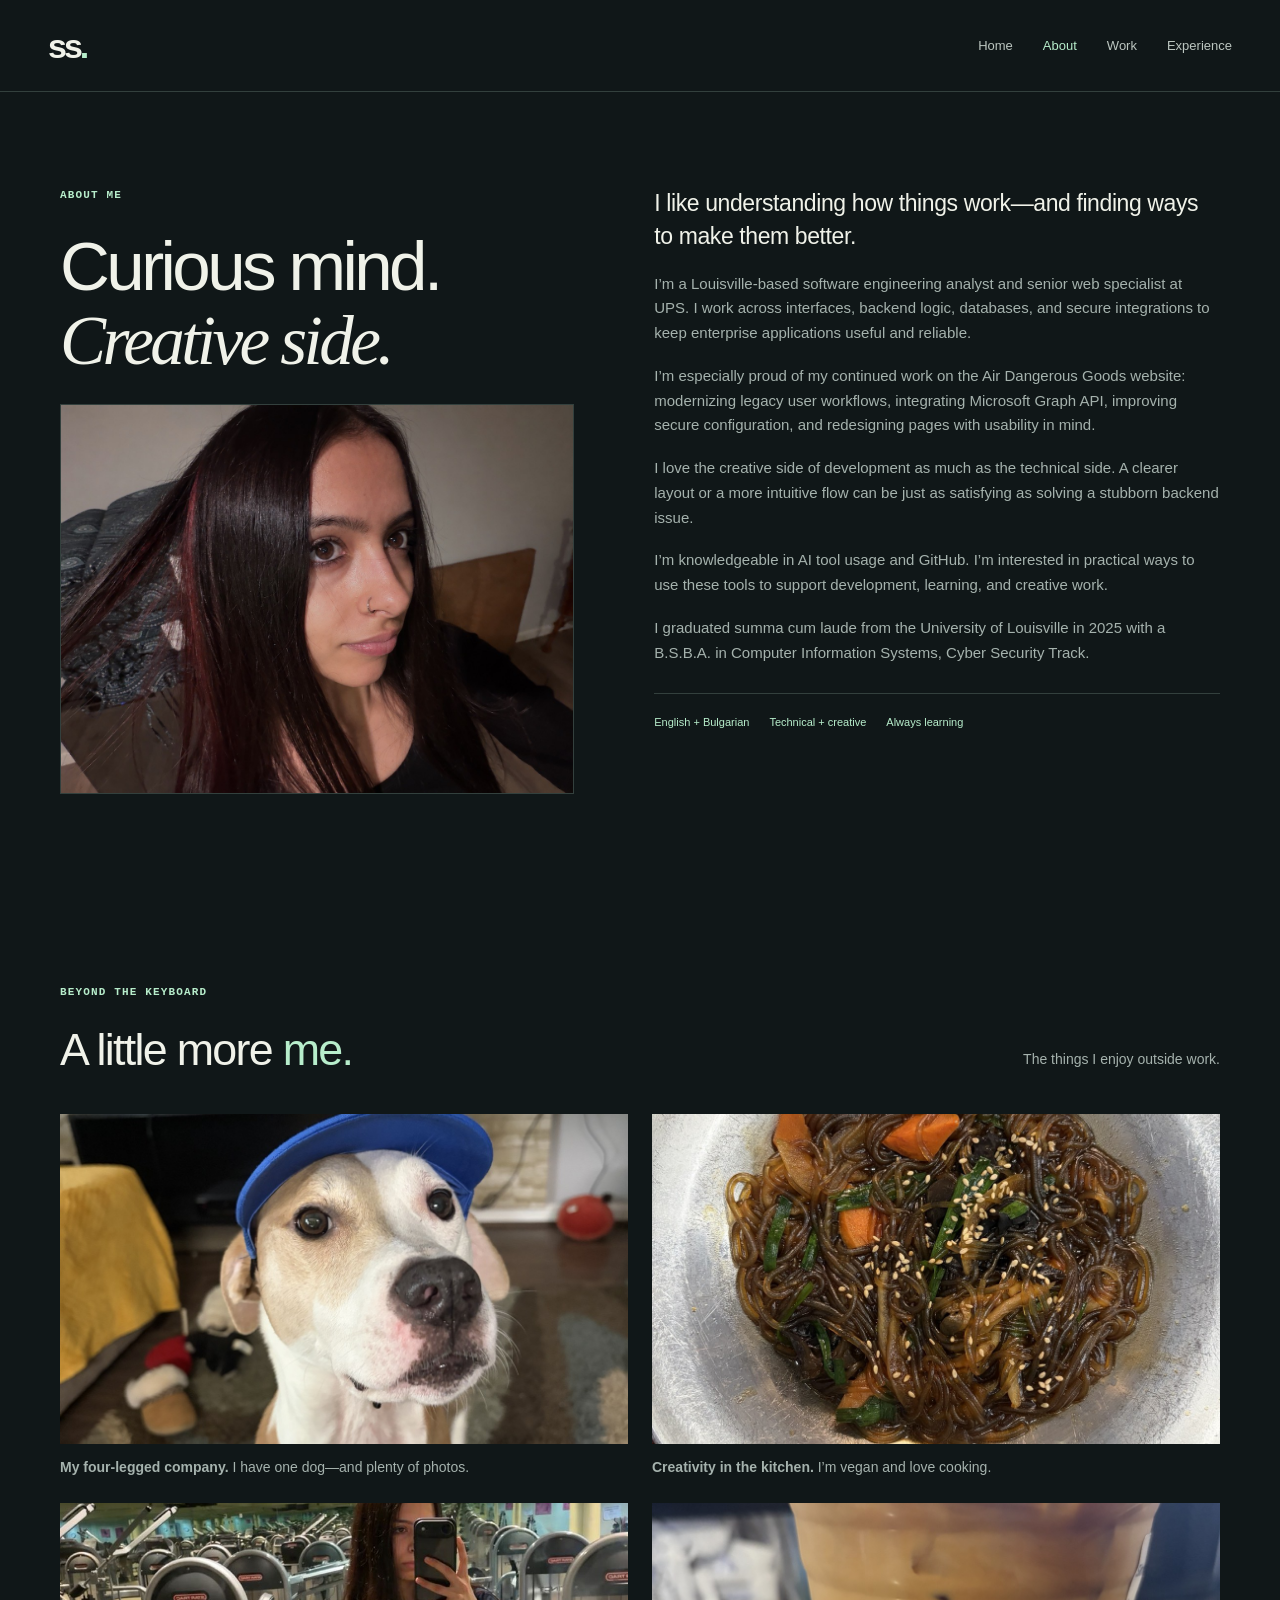
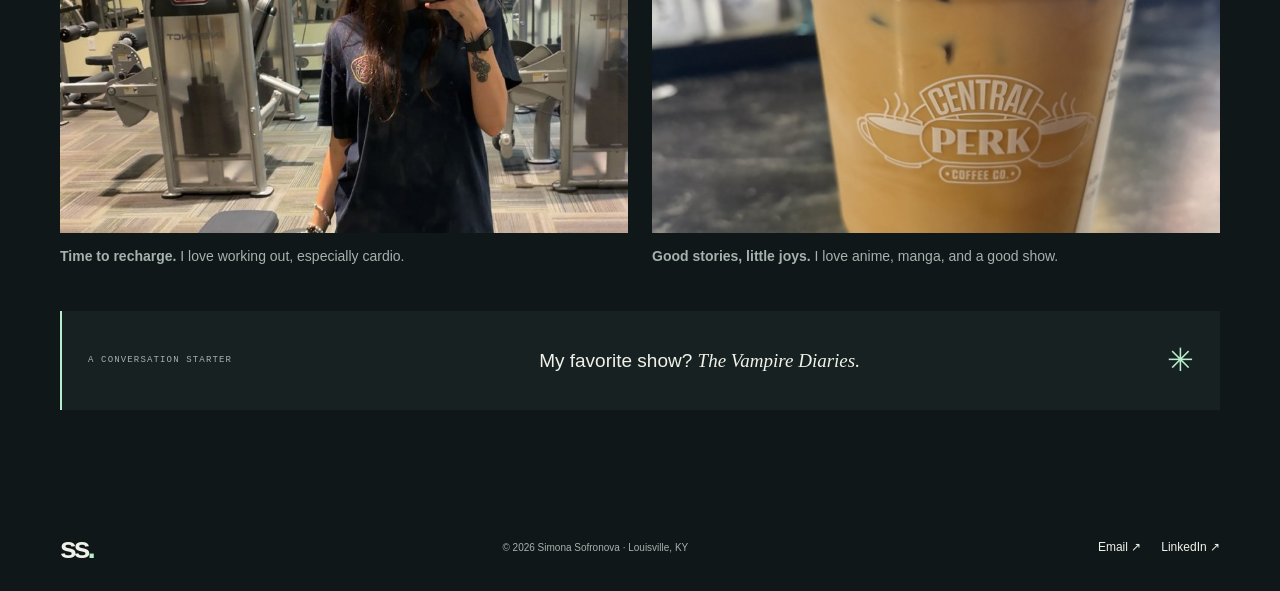
==== about.html @ 06777a9f "Add About page with personal details and gallery This HTML file contains the structure and content f" ====
<!doctype html>
<html lang="en">
<head>
  <meta charset="utf-8">
  <meta name="viewport" content="width=device-width, initial-scale=1">
  <meta name="theme-color" content="#101718">
  <meta name="description" content="Meet Simona Sofronova: developer, creative problem solver, Bulgarian and English speaker, vegan cook, dog owner, and cardio enthusiast.">
  <title>About | Simona Sofronova</title>
  <link rel="icon" href="assets/favicon.svg" type="image/svg+xml">
  <link rel="stylesheet" href="style.css">
  <style>
    .page-top{padding-block:64px 30px}.page-top p{max-width:650px;color:var(--muted)}
    .hero-photo{width:100%;height:390px;object-fit:cover;object-position:55% 30%;display:block;border:1px solid var(--line)}
    .photo-caption{font-size:11px;color:var(--muted);margin:12px 0 0}
    .page-links{display:grid;grid-template-columns:repeat(3,1fr);gap:24px}
    .page-links a{border-top:1px solid var(--line);padding-top:22px}.page-links p{font-size:14px;color:var(--muted)}
    .photo-grid{display:grid;grid-template-columns:repeat(2,1fr);gap:24px}.photo-grid figure{margin:0}
    .photo-grid img{width:100%;height:330px;object-fit:cover;display:block}.photo-grid figcaption{padding-top:12px;font-size:14px;color:var(--muted)}
    .footer{flex-wrap:wrap}.footer-links{display:flex;gap:20px;font-size:12px}
    @media(max-width:760px){.header{gap:20px}#navigation{display:flex;flex-direction:row;flex-wrap:wrap;gap:16px;padding:0;flex-basis:auto}#navigation a{padding:0;border:0;font-size:12px}.hero-photo{height:340px}.page-links{grid-template-columns:1fr}.photo-grid{gap:20px}.photo-grid img{height:240px}.page-top{padding-top:40px}.photo-grid figcaption{font-size:12px}}
    @media(max-width:420px){.photo-grid{grid-template-columns:1fr}.photo-grid img{height:340px}}
  </style>
</head>
<body>
  <a class="skip-link" href="#main">Skip to content</a>
  <header class="header">
    <a class="brand" href="index.html" aria-label="Simona Sofronova home">ss<span>.</span></a>
    <nav id="navigation" aria-label="Main navigation">
        <a href="index.html">Home</a>
        <a href="about.html" aria-current="page">About</a>
        <a href="work.html">Work</a>
        <a href="experience.html">Experience</a>
    </nav>
  </header>
  <main id="main">
    <section class="section wrap about" aria-labelledby="about-title">
      <div><p class="eyebrow">ABOUT ME</p><h1 id="about-title">Curious mind.<br><em>Creative side.</em></h1><img class="hero-photo" src="assets/IMG_8262.jpeg" alt="Simona Sofronova" fetchpriority="high"></div>
      <div class="about-copy">
        <p class="lead">I like understanding how things work—and finding ways to make them better.</p>
        <p>I’m a Louisville-based software engineering analyst and senior web specialist at UPS. I work across interfaces, backend logic, databases, and secure integrations to keep enterprise applications useful and reliable.</p>
        <p>I’m especially proud of my continued work on the Air Dangerous Goods website: modernizing legacy user workflows, integrating Microsoft Graph API, improving secure configuration, and redesigning pages with usability in mind.</p>
        <p>I love the creative side of development as much as the technical side. A clearer layout or a more intuitive flow can be just as satisfying as solving a stubborn backend issue.</p>
        <p>I’m knowledgeable in AI tool usage and GitHub. I’m interested in practical ways to use these tools to support development, learning, and creative work.</p>
        <p>I graduated summa cum laude from the University of Louisville in 2025 with a B.S.B.A. in Computer Information Systems, Cyber Security Track.</p>
        <div class="about-notes"><span>English + Bulgarian</span><span>Technical + creative</span><span>Always learning</span></div>
      </div>
    </section>
    <section class="section wrap beyond" aria-labelledby="beyond-title">
      <div class="section-heading"><div><p class="eyebrow">BEYOND THE KEYBOARD</p><h2 id="beyond-title">A little more <span>me.</span></h2></div><p>The things I enjoy outside work.</p></div>
      <div class="photo-grid">
        <figure><img src="assets/IMG_6630.jpeg" alt="Simona’s dog wearing a blue cap" loading="lazy"><figcaption><strong>My four-legged company.</strong> I have one dog—and plenty of photos.</figcaption></figure>
        <figure><img src="assets/IMG_4787.jpeg" alt="A bowl of noodles and vegetables" loading="lazy"><figcaption><strong>Creativity in the kitchen.</strong> I’m vegan and love cooking.</figcaption></figure>
        <figure><img src="assets/IMG_8271.jpeg" alt="Simona at the gym" loading="lazy" style="object-position:center 35%"><figcaption><strong>Time to recharge.</strong> I love working out, especially cardio.</figcaption></figure>
        <figure><img src="assets/IMG_6346.jpeg" alt="An iced coffee in a Central Perk cup" loading="lazy"><figcaption><strong>Good stories, little joys.</strong> I love anime, manga, and a good show.</figcaption></figure>
      </div>
      <div class="fun-fact"><span class="mono">A CONVERSATION STARTER</span><p>My favorite show? <em>The Vampire Diaries.</em></p><span aria-hidden="true">✳</span></div>
    </section>
  </main>
  <footer class="wrap footer">
    <a class="brand" href="index.html" aria-label="Home">ss<span>.</span></a>
    <p>© 2026 Simona Sofronova · Louisville, KY</p>
    <div class="footer-links"><a href="mailto:simonasof01@gmail.com">Email ↗</a><a href="https://www.linkedin.com/in/simona-sofronova" target="_blank" rel="noopener noreferrer">LinkedIn ↗</a></div>
  </footer>
</body>
</html>
---- style.css ----
/* Simona Sofronova — no framework or external font dependency. */
:root{--bg:#101718;--surface:#182122;--ink:#f0f2e9;--muted:#a5b2ad;--accent:#b7edcb;--line:#33403d;--light:#edf0e7;--dark:#182321;--max:1160px;color-scheme:dark}
*{box-sizing:border-box}html{scroll-behavior:smooth;scroll-padding-top:95px}body{margin:0;background:var(--bg);color:var(--ink);font-family:Arial,Helvetica,sans-serif;-webkit-font-smoothing:antialiased;font-size:16px;line-height:1.65}a{color:inherit;text-decoration:none}button{font:inherit}a,button,summary{-webkit-tap-highlight-color:transparent}a:focus-visible,button:focus-visible,summary:focus-visible{outline:3px solid var(--accent);outline-offset:6px}::selection{background:var(--accent);color:var(--bg)}.wrap{width:min(var(--max),calc(100% - 96px));margin-inline:auto}.mono,.eyebrow{font-family:"Courier New",monospace;font-size:11px;letter-spacing:1.15px;line-height:1.6}.eyebrow{font-weight:600;margin:0 0 24px;color:var(--accent)}h1,h2,h3,p{margin-top:0}h1,h2,h3{line-height:1.08;letter-spacing:-1.7px}h1{font-size:clamp(48px,5.4vw,76px);font-weight:500;letter-spacing:-3.6px;margin-bottom:25px}h2{font-size:clamp(34px,3.5vw,48px);font-weight:500;margin-bottom:24px}h2 span{color:var(--muted)}h3{font-size:26px;font-weight:500;letter-spacing:-.7px}em{font-family:Georgia,"Times New Roman",serif;font-weight:400}p{margin-bottom:18px}.skip-link{position:fixed;top:-120px;left:20px;padding:10px 18px;background:var(--accent);color:var(--bg);z-index:20}.skip-link:focus{top:15px}.header{min-height:92px;max-width:1320px;padding:0 48px;display:flex;align-items:center;justify-content:space-between;margin:auto;border-bottom:1px solid var(--line);gap:30px}.brand{font-size:34px;font-weight:700;letter-spacing:-3px;line-height:1}.brand span{color:var(--accent)}nav{display:flex;align-items:center;gap:30px;font-size:13px}nav a{color:#bcc6c0;transition:color .2s}nav a:hover,nav a[aria-current]{color:var(--accent)}nav .nav-contact{color:var(--ink);margin-left:10px}nav .nav-contact span{margin-left:12px}.menu-toggle{display:none}.hero{padding-top:76px;display:grid;grid-template-columns:1.5fr 1fr;column-gap:70px;align-items:center}.hero .eyebrow{letter-spacing:.8px;font-size:10px;display:flex;align-items:center;gap:9px}.status-dot{display:inline-block;width:7px;height:7px;background:var(--accent);border-radius:50%;flex:none}.hero h1 em{color:var(--accent);font-size:1.04em}.hero-description{max-width:470px;color:var(--muted);font-size:16px;line-height:1.8}.actions{display:flex;flex-wrap:wrap;gap:12px;margin-top:30px}.button{min-height:48px;padding:12px 20px;display:inline-flex;align-items:center;justify-content:center;gap:26px;font-size:13px;border:1px solid var(--line);transition:background .2s,transform .2s}.button:hover{transform:translateY(-2px)}.primary{background:var(--accent);color:var(--bg);border-color:var(--accent)}.primary:hover{background:#d0f6dd}.secondary:hover{background:var(--surface)}.identity{background:var(--surface);border:1px solid var(--line);padding:25px 28px 0;position:relative;margin:0;overflow:hidden}.identity-top{display:flex;justify-content:space-between;align-items:center;color:var(--muted)}.small-spark{color:var(--accent);font-size:24px}.monogram{height:195px;display:flex;align-items:center;justify-content:center;font-size:146px;font-weight:700;letter-spacing:-30px;padding-right:30px;position:relative;line-height:1;color:var(--accent)}.monogram span{color:transparent;-webkit-text-stroke:1px var(--accent);position:relative;z-index:1}.monogram:before,.monogram:after{content:"";position:absolute;border:1px solid #334d42;width:170px;height:170px;border-radius:50%;transform:rotate(-30deg);opacity:.6}.monogram:after{width:245px;height:90px}.monogram i{position:absolute;width:7px;height:7px;border-radius:50%;background:var(--accent);left:15%;top:35px}.identity-name{font-size:23px;letter-spacing:-.5px;margin-bottom:7px}.identity-role{font-size:13px;line-height:1.7;color:var(--muted)}.identity-details{display:flex;flex-wrap:wrap;gap:5px 15px;padding:17px 0 22px;font-size:10px;color:#b8c7bd}.identity-bottom{border-top:1px solid var(--line);padding:18px 0;display:flex;justify-content:space-between;color:var(--accent);font-size:10px}.hero-foot{grid-column:1/-1;display:flex;justify-content:space-between;color:#8b9c94;padding:48px 0 22px;font-size:9px}.hero-foot a:hover{color:var(--accent)}.stack-strip{border-block:1px solid var(--line);margin-top:0}.stack-strip>div{display:flex;justify-content:space-between;align-items:center;gap:20px;padding-block:24px;font-size:15px;color:#c1cbc3;flex-wrap:wrap}.stack-strip b{font-weight:400;color:#526b60}.section{padding-block:95px}.about{display:grid;grid-template-columns:1fr 1.1fr;gap:80px}.about-copy p{font-size:15px;color:var(--muted)}.about-copy .lead{font-size:23px;line-height:1.45;color:var(--ink);letter-spacing:-.4px}.about-notes{border-top:1px solid var(--line);margin-top:28px;padding-top:19px;display:flex;flex-wrap:wrap;gap:8px 20px;font-size:11px;color:var(--accent)}.work-section{background:var(--light);color:var(--dark);color-scheme:light}.work-section .eyebrow{color:#436851}.work-section h2 span{color:#728276}.section-heading{display:flex;justify-content:space-between;align-items:end;gap:50px;margin-bottom:40px}.section-heading h2{margin:0}.section-heading>p{font-size:14px;max-width:280px;color:#52675c;margin-bottom:3px}.projects{display:grid;grid-template-columns:1fr 1fr;gap:20px}.project{border:1px solid #c5d0c2;padding:27px;background:#e4e9de;display:flex;flex-direction:column;align-items:stretch}.project.featured{grid-column:1/-1;background:#d7e6d8;display:grid;grid-template-columns:1fr 1fr;column-gap:60px}.project.featured .project-top{grid-column:1/-1}.project.featured h3{font-size:37px;grid-row:2/4;margin-bottom:0;align-self:center}.project.featured>p{margin-top:5px}.project.featured .tags{grid-column:1/-1}.project-top{display:flex;justify-content:space-between;align-items:center;gap:16px;margin-bottom:29px;color:#4d6859}.project-top .mono{font-size:10px}.project-symbol{font-size:30px;font-weight:400;line-height:1}.project h3{margin-bottom:20px}.project>p{font-size:14px;line-height:1.8;color:#475b4e}.tags{display:flex;flex-wrap:wrap;gap:7px;margin-top:25px;padding-top:20px;border-top:1px solid #b9cbb9;font-family:"Courier New",monospace;font-size:10px}.tags span{padding:3px 8px;border:1px solid #b9cbb9}details{margin-top:auto;font-size:13px}summary{cursor:pointer;display:flex;justify-content:space-between;padding-block:8px;font-weight:600;list-style:none}summary::-webkit-details-marker{display:none}details[open] summary span{transform:rotate(45deg)}.detail-content{padding-top:14px;color:#435c4b}.detail-content p{line-height:1.75}.work-note{font-size:11px;color:#5a6c5c;margin:20px 0 0}.work-section :focus-visible{outline-color:#28573b}.skills{display:grid;grid-template-columns:1fr 1.1fr;gap:80px}.section-intro{color:var(--muted);font-size:14px;max-width:300px}.skill-row{display:flex;gap:24px;padding:23px 0;border-bottom:1px solid var(--line)}.skill-row:first-child{padding-top:0}.skill-row>.mono{color:var(--accent);padding-top:4px}.skill-row h3{font-size:21px;letter-spacing:-.5px;margin-bottom:10px}.skill-row p{font-size:13px;color:var(--muted);line-height:1.9;margin:0}.experience-section{background:var(--surface);border-block:1px solid var(--line)}.experience-layout{display:grid;grid-template-columns:1fr 1.1fr;gap:80px}.experience-intro>p:not(.eyebrow){color:var(--muted);font-size:14px;max-width:310px}.text-link{font-size:13px;color:var(--accent);display:inline-flex;gap:25px;border-bottom:1px solid #526d5c;padding:8px 0;margin-top:10px}.timeline-item{position:relative;padding:0 0 34px 28px;border-left:1px solid #42564a}.timeline-item:before{content:"";width:7px;height:7px;background:var(--accent);position:absolute;left:-4px;top:5px}.timeline-date{color:var(--accent);font-size:10px;margin-bottom:13px}.timeline-item h3{font-size:23px;margin-bottom:9px;line-height:1.3}.employer{font-size:12px;color:#c7d0c8;margin-bottom:12px}.timeline-item>p:last-child{font-size:13px;color:var(--muted);margin-bottom:0}.education{padding:26px 28px;background:#22352b;border:1px solid #44634d;margin-top:8px}.education .eyebrow{font-size:10px;margin-bottom:15px}.education h3{font-size:25px;margin-bottom:12px}.education>p:not(.eyebrow){font-size:13px;color:#b9cbbc}.education-bottom{display:flex;justify-content:space-between;align-items:end;gap:20px;border-top:1px solid #44634d;padding-top:17px;color:var(--accent);font-size:11px}.education strong{font-size:33px;line-height:1;letter-spacing:-1px;font-weight:500}.education small{font-family:"Courier New",monospace;font-size:10px;letter-spacing:1px}.beyond .section-heading>p{color:var(--muted)}.beyond h2 span{color:var(--accent)}.interests{display:grid;grid-template-columns:1fr 1fr 1fr;gap:35px;margin-top:48px}.interests article{border-top:1px solid var(--line);padding-top:22px}.interest-number{color:var(--accent);font-size:9px;display:block;margin-bottom:24px}.interests h3{font-size:26px;line-height:1.2;margin-bottom:14px}.interests p{font-size:14px;color:var(--muted);margin:0;max-width:300px}.fun-fact{display:flex;align-items:center;justify-content:space-between;gap:25px;margin-top:43px;background:var(--surface);padding:23px 26px;border-left:2px solid var(--accent)}.fun-fact>.mono{color:var(--muted);font-size:9px}.fun-fact p{margin:0;font-size:19px}.fun-fact>span:last-child{font-size:32px;color:var(--accent)}.contact-section{background:var(--accent);color:var(--dark);padding-block:74px;color-scheme:light}.contact-layout{display:grid;grid-template-columns:1.7fr 1fr;gap:110px}.contact-section .eyebrow{color:#385b45}.contact-section h2{font-size:clamp(42px,5vw,65px);letter-spacing:-2px}.contact-section p:not(.eyebrow,.mono,.location){font-size:14px;max-width:510px;color:#365643}.email-link{display:inline-flex;gap:30px;border-bottom:1px solid #557c60;padding-block:10px;font-size:clamp(17px,2vw,23px);letter-spacing:-.6px;overflow-wrap:anywhere}.contact-links{align-self:end}.contact-links>.mono{font-size:10px;color:#365643;margin-bottom:20px}.contact-links>a{display:flex;justify-content:space-between;padding:13px 0;border-bottom:1px solid #8db69a;font-size:16px}.location{font-size:12px;line-height:1.9;margin:30px 0 0;color:#365643}.contact-section :focus-visible{outline-color:#214930}.footer{padding-block:28px;display:flex;justify-content:space-between;align-items:center;gap:20px}.footer p,.footer>a:last-child{font-size:10px;color:var(--muted);margin:0}.footer .brand{font-size:30px}
@media(min-width:1500px){.hero{padding-top:90px}.hero-foot{padding-top:60px}}
@media(max-width:1000px){.wrap{width:calc(100% - 64px)}.header{padding-inline:32px}nav{gap:19px}.hero{column-gap:34px;grid-template-columns:1.4fr 1fr}h1{font-size:58px;letter-spacing:-2.7px}.identity{padding-inline:20px}.hero .eyebrow{max-width:300px}.about,.skills,.experience-layout{gap:45px}.contact-layout{gap:55px}.monogram{font-size:120px;height:170px}.identity-name{font-size:21px}.section{padding-block:75px}.project.featured{column-gap:30px}.project.featured h3{font-size:32px}}
@media(max-width:760px){html{scroll-padding-top:25px}.wrap{width:calc(100% - 40px)}.header{padding:20px;min-height:78px;flex-wrap:wrap;position:relative;gap:0}.brand{font-size:32px}.menu-toggle{display:flex;align-items:center;gap:16px;background:transparent;color:var(--ink);border:1px solid var(--line);padding:6px 12px;font-size:12px;cursor:pointer}nav{display:none;flex-basis:100%;align-items:stretch;gap:0;padding-top:20px}nav.is-open{display:flex;flex-direction:column}nav a{padding:11px 0;border-top:1px solid var(--line)}nav .nav-contact{margin-left:0}.hero{grid-template-columns:1fr;padding-top:43px;gap:35px}.hero .eyebrow{font-size:9px;max-width:none;margin-bottom:23px}h1{font-size:clamp(43px,8.7vw,64px);letter-spacing:-2.5px}.hero-description{font-size:15px;max-width:490px}.actions{margin-top:24px}.button{font-size:12px;padding-inline:16px;gap:20px}.identity{padding:20px 24px 0;max-width:500px;width:100%;display:grid;grid-template-columns:1fr 1fr;column-gap:10px}.identity-top{grid-column:1/-1}.monogram{grid-column:2;grid-row:2/5;font-size:100px;height:auto;min-height:155px;letter-spacing:-24px;padding-right:24px}.monogram:before{width:125px;height:125px}.monogram:after{width:155px;height:65px}.monogram i{left:8%;top:20px}.identity-name{font-size:20px;grid-column:1;margin-top:19px}.identity-role{grid-column:1;font-size:11px;margin-bottom:6px}.identity-details{grid-column:1;font-size:9px;display:block;padding-top:6px;padding-bottom:17px}.identity-details span{display:block}.identity-bottom{grid-column:1/-1}.hero-foot{padding:0 0 20px;font-size:8px;gap:20px}.hero-foot span{max-width:150px}.hero-foot a{text-align:right}.stack-strip>div{justify-content:center;gap:9px 14px;padding-block:20px;font-size:12px}.stack-strip b{font-size:10px}.section{padding-block:58px}.about,.skills,.experience-layout{grid-template-columns:1fr;gap:28px}h2{font-size:35px;letter-spacing:-1.4px}.eyebrow{font-size:10px;margin-bottom:20px}.about h2,.skills h2{margin-bottom:0}.about-copy .lead{font-size:21px}.about-copy p{font-size:14px}.about-notes{gap:10px 18px;font-size:10px}.section-heading{display:block;margin-bottom:27px}.section-heading>p{margin-top:20px;font-size:13px;max-width:340px}.projects{grid-template-columns:1fr;gap:16px}.project{padding:23px}.project.featured{display:flex;grid-column:auto}.project.featured h3{font-size:29px;align-self:start;margin-bottom:18px}.project.featured>p{margin-top:0}.project-top{margin-bottom:24px}.project h3{font-size:28px}.project>p{font-size:13px}.project-top .mono{font-size:9px}.tags{margin-top:18px;font-size:9px}.section-intro{margin-top:22px}.skills{gap:17px}.skill-row{padding-block:20px}.skill-row:first-child{padding-top:0}.skill-row h3{font-size:21px}.experience-intro>p:not(.eyebrow){max-width:430px}.timeline-item{padding-left:23px}.timeline-item h3{font-size:22px}.education{padding:23px}.interests{grid-template-columns:1fr;gap:28px;margin-top:30px}.interests article{display:grid;grid-template-columns:1fr 1.2fr;column-gap:25px;row-gap:15px;padding-top:17px}.interest-number{grid-column:1/-1;margin-bottom:0}.interests h3{font-size:23px;margin-bottom:0}.interests p{font-size:13px;max-width:none}.fun-fact{margin-top:32px;padding:20px;gap:12px;flex-wrap:wrap}.fun-fact>.mono{width:100%;font-size:8px}.fun-fact p{font-size:17px}.fun-fact>span:last-child{font-size:24px}.contact-section{padding-block:52px}.contact-layout{grid-template-columns:1fr;gap:38px}.contact-section h2{font-size:49px}.contact-section p:not(.eyebrow,.mono,.location){font-size:13px}.contact-links>.mono{margin-bottom:8px}.contact-links>a{padding-block:11px;font-size:14px}.location{margin-top:20px}.footer{gap:12px;flex-wrap:wrap}.footer p{font-size:9px}.footer>a:last-child{font-size:9px}}
@media(prefers-reduced-motion:reduce){html{scroll-behavior:auto}*,*:before,*:after{transition:none!important;animation:none!important}}
@media print{body{background:white;color:black;font-size:11pt}.header,.identity,.hero-foot,.stack-strip,.actions,.contact-links,.footer,.fun-fact{display:none}.wrap{width:100%}.section,.hero,.contact-section{padding-block:20px}.hero,.about,.skills,.experience-layout,.contact-layout{display:block}h1{font-size:32pt}h2{font-size:22pt}h3{font-size:16pt}p,.eyebrow,h2 span,.about-copy p,.skill-row p,.timeline-item>p:last-child,.employer,.interests p{color:#222!important}.work-section,.experience-section,.contact-section,.project,.project.featured,.education{background:white;color:black}.projects,.interests{display:block}.project,.timeline-item,.education,.interests article{break-inside:avoid;margin-bottom:20px}.project.featured{display:block}.tags{margin-top:10px}.eyebrow{margin-bottom:12px}details{display:none}.contact-section h2{font-size:25pt}.contact-section a{color:black}.timeline-item:before{background:black}}
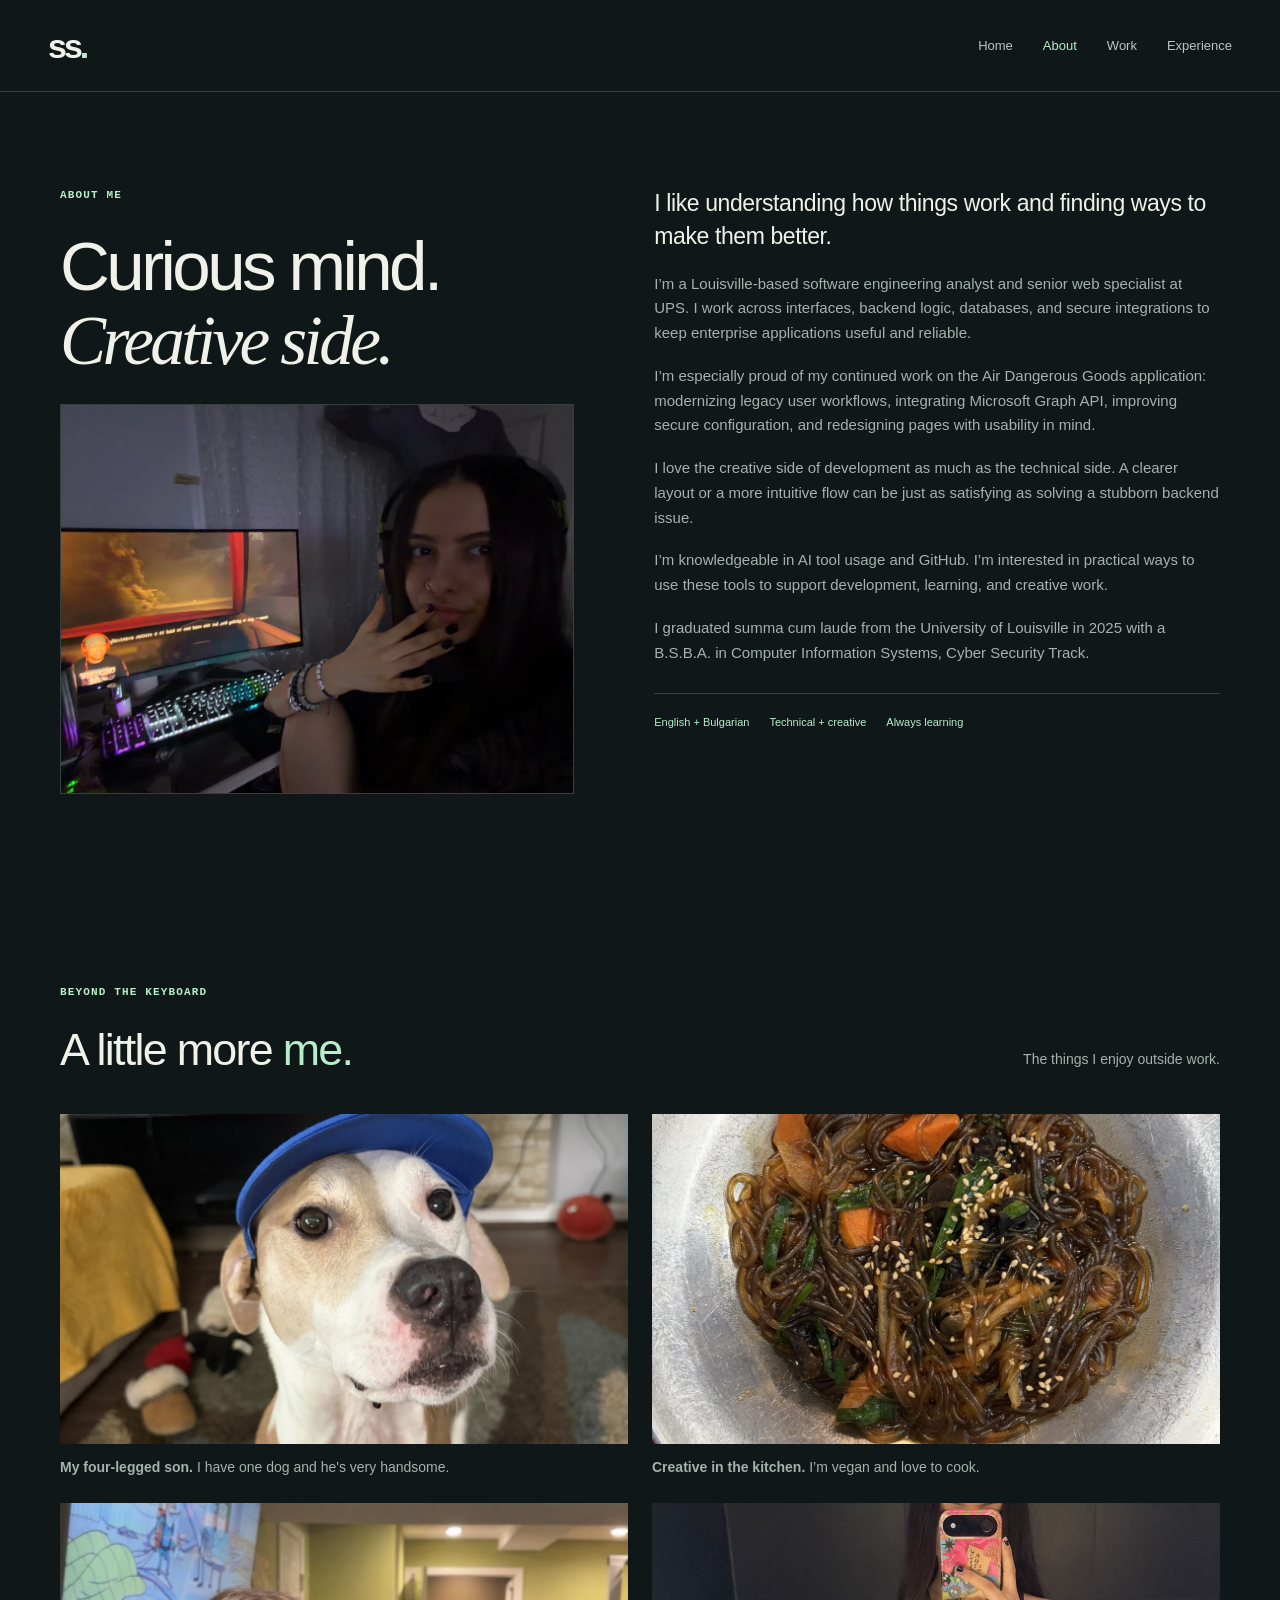
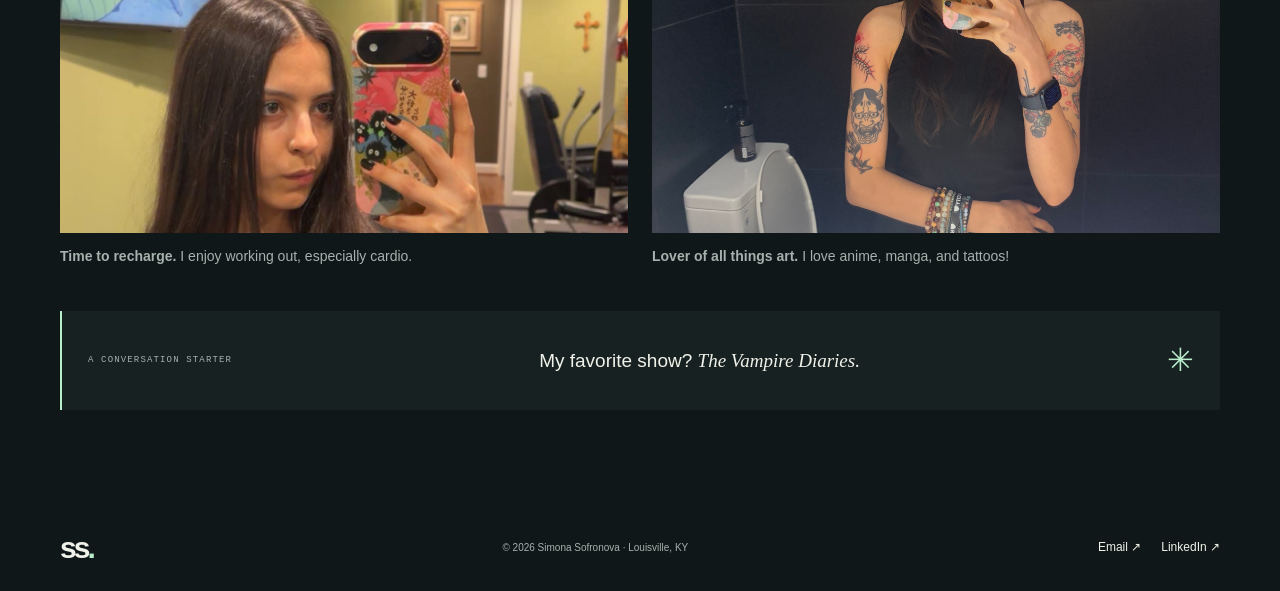
==== commit 796090ed: "Revise about section content and images Updated images and text in the about section for accuracy an" ====
--- a/about.html
+++ b/about.html
@@ -34,11 +34,11 @@
   </header>
   <main id="main">
     <section class="section wrap about" aria-labelledby="about-title">
-      <div><p class="eyebrow">ABOUT ME</p><h1 id="about-title">Curious mind.<br><em>Creative side.</em></h1><img class="hero-photo" src="assets/IMG_8262.jpeg" alt="Simona Sofronova" fetchpriority="high"></div>
+      <div><p class="eyebrow">ABOUT ME</p><h1 id="about-title">Curious mind.<br><em>Creative side.</em></h1><img class="hero-photo" src="assets/IMG_8277.jpeg" alt="Simona Sofronova" fetchpriority="high"></div>
       <div class="about-copy">
-        <p class="lead">I like understanding how things work—and finding ways to make them better.</p>
+        <p class="lead">I like understanding how things work and finding ways to make them better.</p>
         <p>I’m a Louisville-based software engineering analyst and senior web specialist at UPS. I work across interfaces, backend logic, databases, and secure integrations to keep enterprise applications useful and reliable.</p>
-        <p>I’m especially proud of my continued work on the Air Dangerous Goods website: modernizing legacy user workflows, integrating Microsoft Graph API, improving secure configuration, and redesigning pages with usability in mind.</p>
+        <p>I’m especially proud of my continued work on the Air Dangerous Goods application: modernizing legacy user workflows, integrating Microsoft Graph API, improving secure configuration, and redesigning pages with usability in mind.</p>
         <p>I love the creative side of development as much as the technical side. A clearer layout or a more intuitive flow can be just as satisfying as solving a stubborn backend issue.</p>
         <p>I’m knowledgeable in AI tool usage and GitHub. I’m interested in practical ways to use these tools to support development, learning, and creative work.</p>
         <p>I graduated summa cum laude from the University of Louisville in 2025 with a B.S.B.A. in Computer Information Systems, Cyber Security Track.</p>
@@ -48,10 +48,10 @@
     <section class="section wrap beyond" aria-labelledby="beyond-title">
       <div class="section-heading"><div><p class="eyebrow">BEYOND THE KEYBOARD</p><h2 id="beyond-title">A little more <span>me.</span></h2></div><p>The things I enjoy outside work.</p></div>
       <div class="photo-grid">
-        <figure><img src="assets/IMG_6630.jpeg" alt="Simona’s dog wearing a blue cap" loading="lazy"><figcaption><strong>My four-legged company.</strong> I have one dog—and plenty of photos.</figcaption></figure>
-        <figure><img src="assets/IMG_4787.jpeg" alt="A bowl of noodles and vegetables" loading="lazy"><figcaption><strong>Creativity in the kitchen.</strong> I’m vegan and love cooking.</figcaption></figure>
-        <figure><img src="assets/IMG_8271.jpeg" alt="Simona at the gym" loading="lazy" style="object-position:center 35%"><figcaption><strong>Time to recharge.</strong> I love working out, especially cardio.</figcaption></figure>
-        <figure><img src="assets/IMG_6346.jpeg" alt="An iced coffee in a Central Perk cup" loading="lazy"><figcaption><strong>Good stories, little joys.</strong> I love anime, manga, and a good show.</figcaption></figure>
+        <figure><img src="assets/IMG_6630.jpeg" alt="Simona’s dog wearing a blue cap" loading="lazy"><figcaption><strong>My four-legged son.</strong> I have one dog and he's very handsome.</figcaption></figure>
+        <figure><img src="assets/IMG_4787.jpeg" alt="A bowl of noodles and vegetables" loading="lazy"><figcaption><strong>Creative in the kitchen.</strong> I’m vegan and love to cook.</figcaption></figure>
+        <figure><img src="assets/IMG_8270.jpeg" alt="Simona at the gym" loading="lazy" style="object-position:center 35%"><figcaption><strong>Time to recharge.</strong> I enjoy working out, especially cardio.</figcaption></figure>
+        <figure><img src="assets/IMG_6372.jpeg" alt="Simona in the mirror" loading="lazy"><figcaption><strong>Lover of all things art.</strong> I love anime, manga, and tattoos!</figcaption></figure>
       </div>
       <div class="fun-fact"><span class="mono">A CONVERSATION STARTER</span><p>My favorite show? <em>The Vampire Diaries.</em></p><span aria-hidden="true">✳</span></div>
     </section>
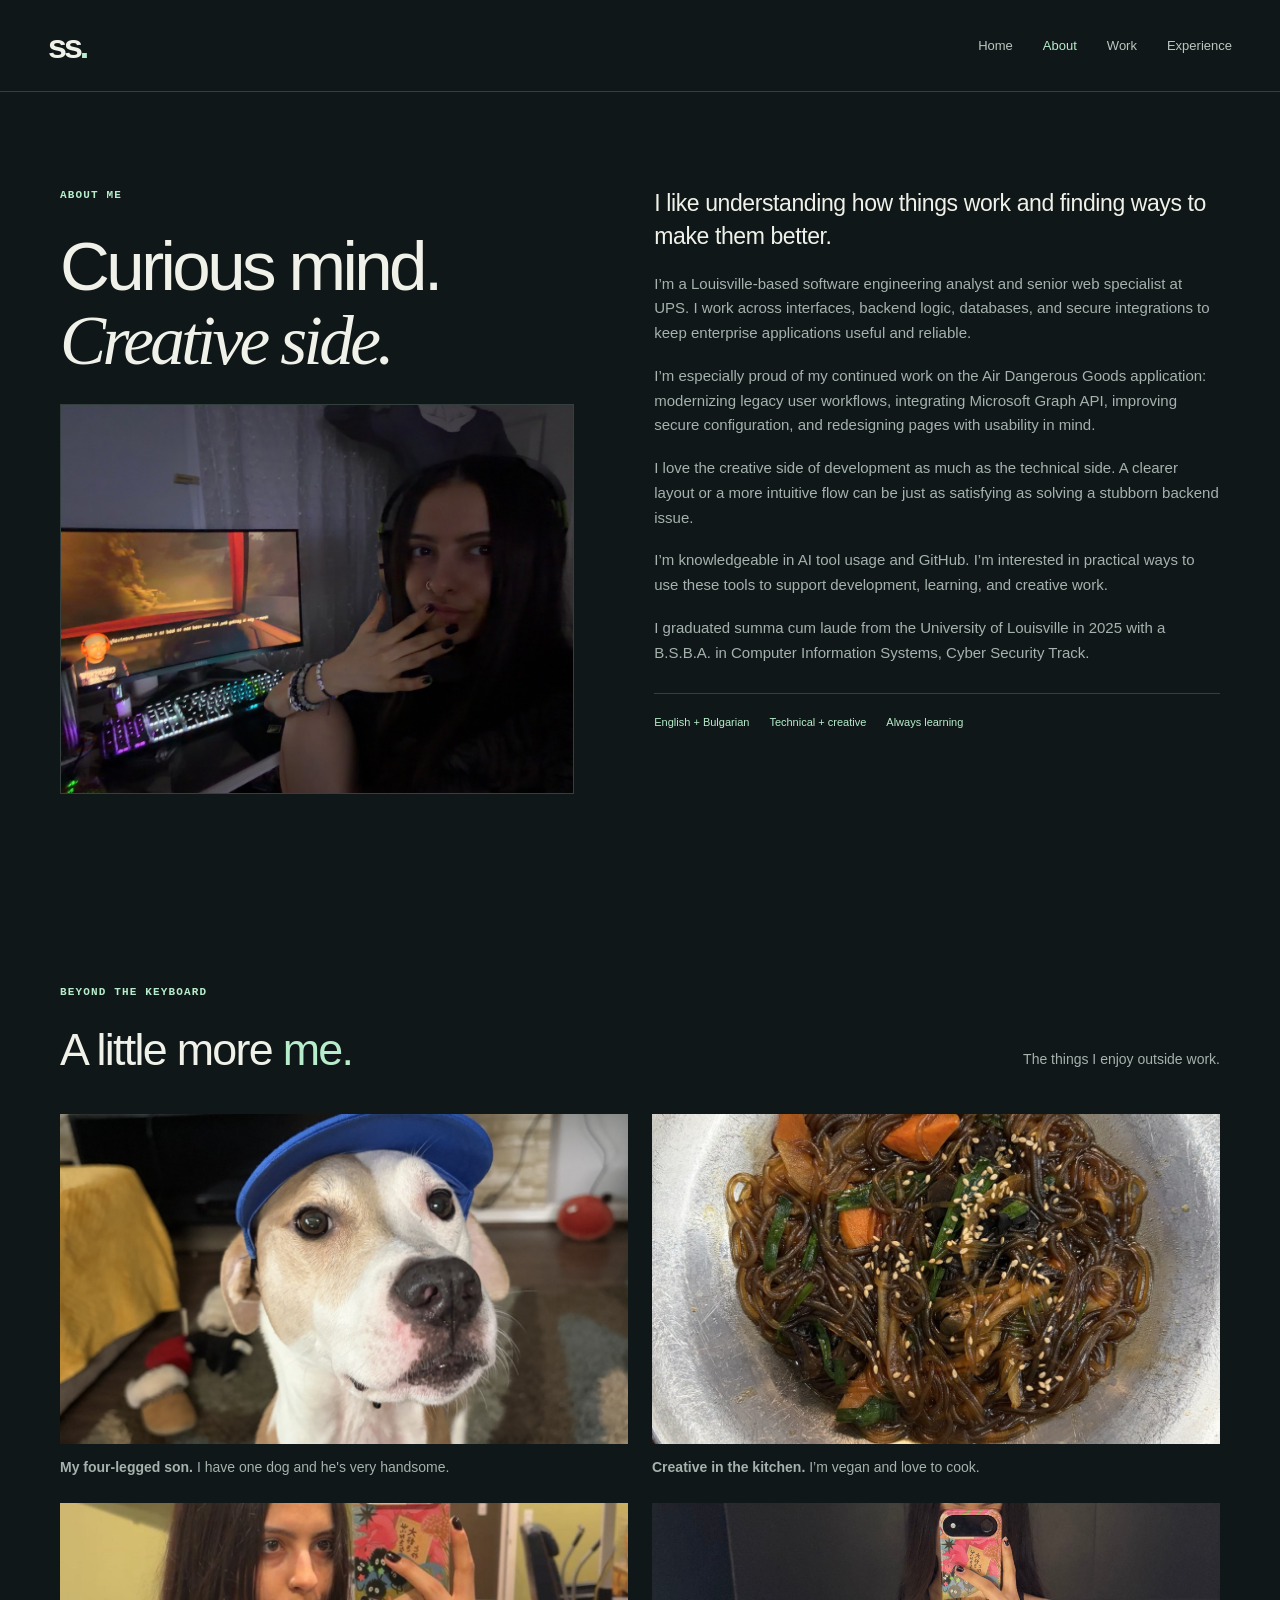
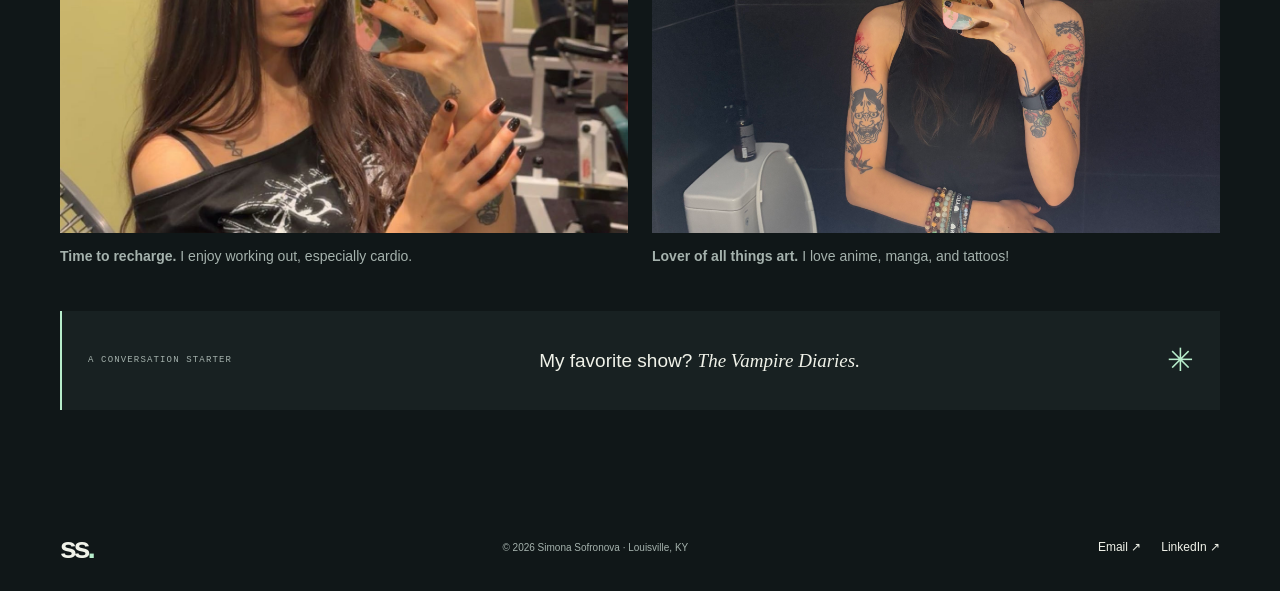
==== commit 4d315b4c: "Enhance accessibility in about.html Updated footer links and fun fact section to include additional " ====
--- a/about.html
+++ b/about.html
@@ -53,13 +53,13 @@
         <figure><img src="assets/IMG_8270.jpeg" alt="Simona at the gym" loading="lazy" style="object-position:center 35%"><figcaption><strong>Time to recharge.</strong> I enjoy working out, especially cardio.</figcaption></figure>
         <figure><img src="assets/IMG_6372.jpeg" alt="Simona in the mirror" loading="lazy"><figcaption><strong>Lover of all things art.</strong> I love anime, manga, and tattoos!</figcaption></figure>
       </div>
-      <div class="fun-fact"><span class="mono">A CONVERSATION STARTER</span><p>My favorite show? <em>The Vampire Diaries.</em></p><span aria-hidden="true">✳</span></div>
+      <div class="fun-fact"><span class="mono">A CONVERSATION STARTER</span><p>My favorite show? <em>The Vampire Diaries.</em></p><span aria-hidden="true"><span aria-hidden="true">&#10035;&#65038;</span></span></div>
     </section>
   </main>
   <footer class="wrap footer">
     <a class="brand" href="index.html" aria-label="Home">ss<span>.</span></a>
     <p>© 2026 Simona Sofronova · Louisville, KY</p>
-    <div class="footer-links"><a href="mailto:simonasof01@gmail.com">Email ↗</a><a href="https://www.linkedin.com/in/simona-sofronova" target="_blank" rel="noopener noreferrer">LinkedIn ↗</a></div>
+    <div class="footer-links"><a href="mailto:simonasof01@gmail.com">Email <span aria-hidden="true">&#8599;&#65038;</span></a><a href="https://www.linkedin.com/in/simona-sofronova" target="_blank" rel="noopener noreferrer">LinkedIn <span aria-hidden="true">&#8599;&#65038;</span></a></div>
   </footer>
 </body>
 </html>
